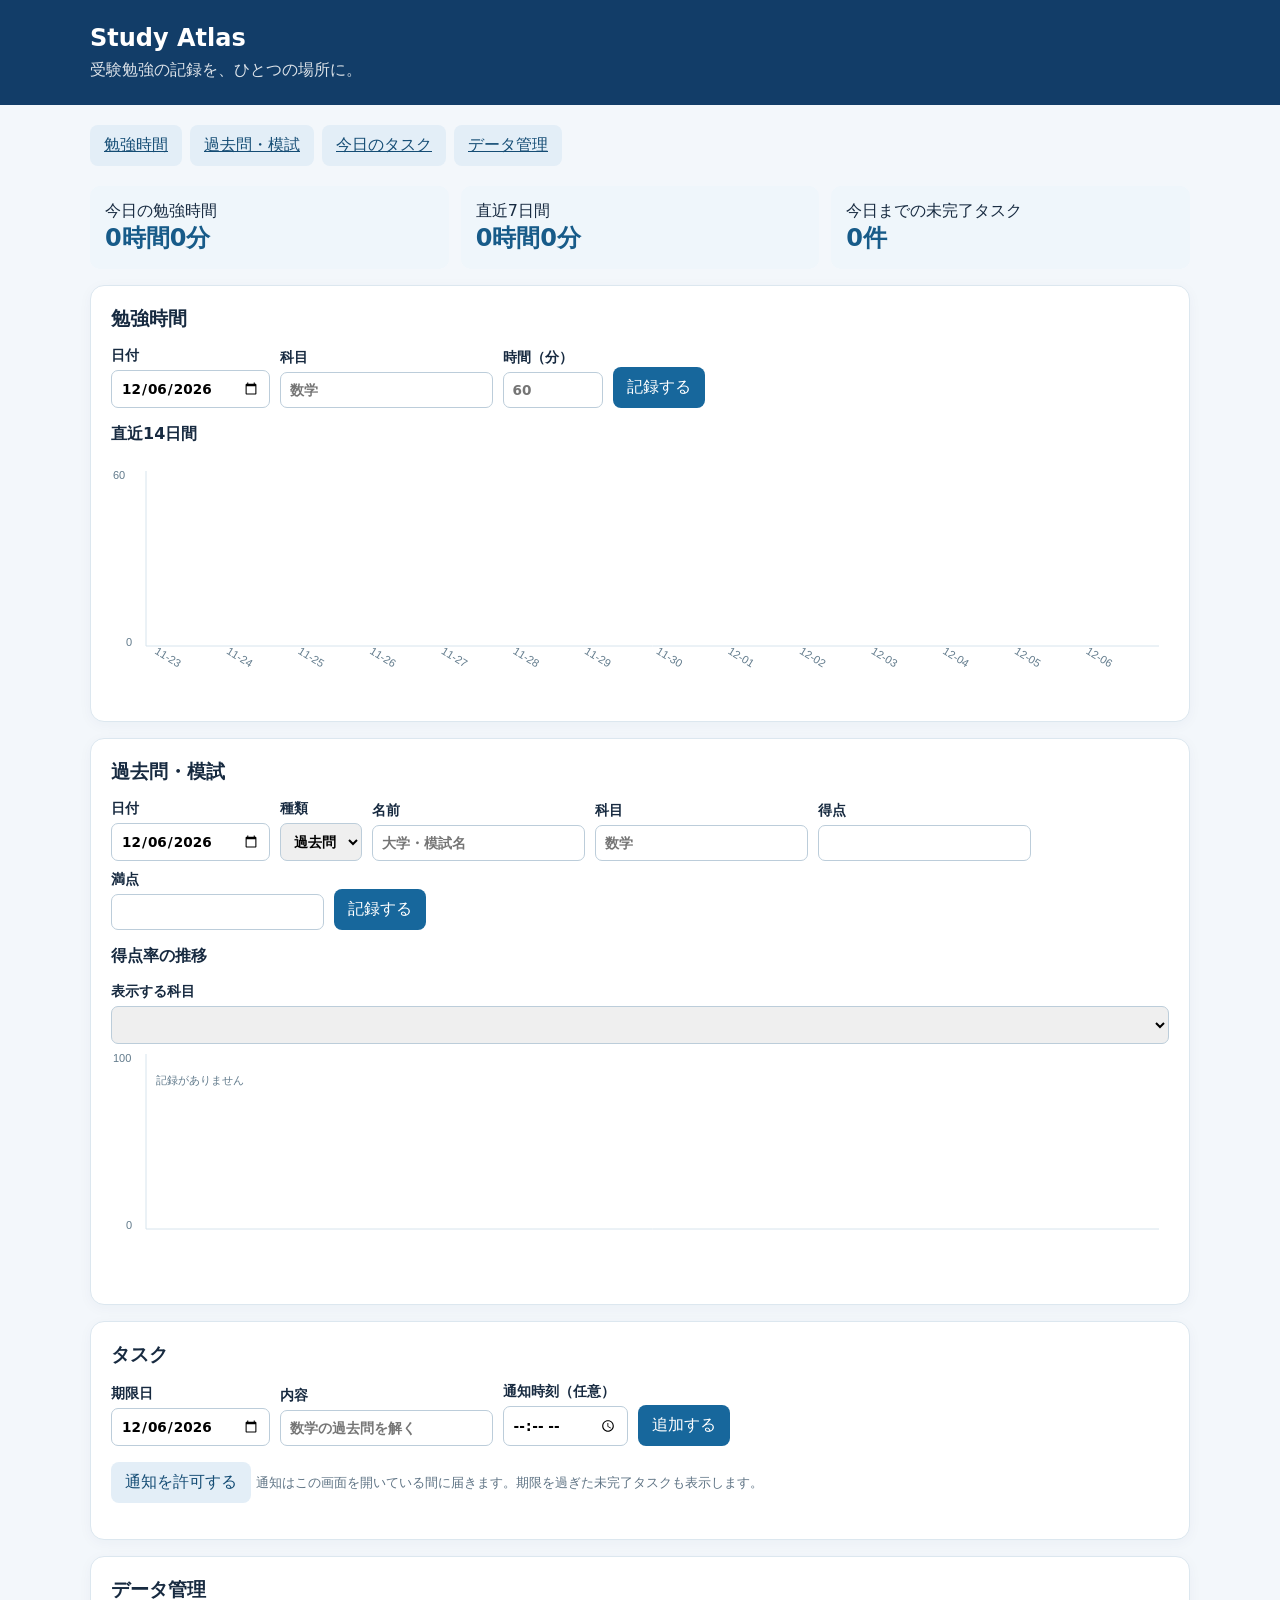
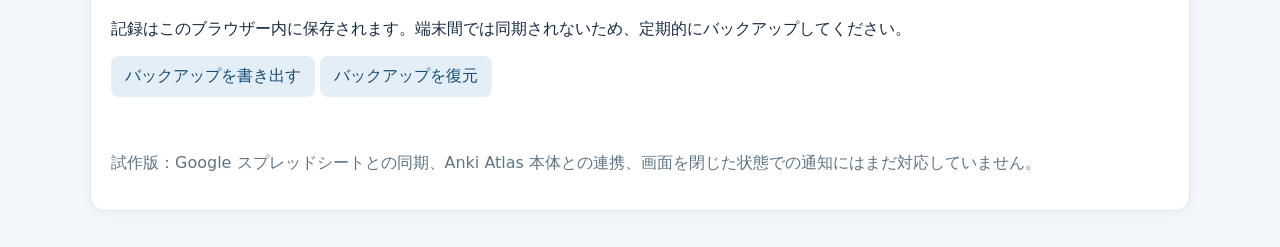
==== prototype/study-atlas/index.html @ 0787d976 "Add study management prototype" ====
<!doctype html>
<html lang="ja"><head><meta charset="utf-8"><meta name="viewport" content="width=device-width,initial-scale=1">
<title>Study Atlas — 学習管理</title>
<style>
:root{font-family:system-ui,sans-serif;color:#172a40;background:#f3f7fb}body{margin:0}header{background:#123d68;color:white;padding:24px max(20px,calc((100% - 1100px)/2))}header h1{margin:0;font-size:1.5rem}header p{margin:8px 0 0;opacity:.85}main{max-width:1100px;margin:auto;padding:20px}nav{display:flex;gap:8px;flex-wrap:wrap;margin-bottom:20px}button,.button{background:#17679c;color:white;border:0;border-radius:8px;padding:10px 14px;cursor:pointer;font:inherit}button.secondary,.button{background:#e3eef7;color:#154d75}button.danger{background:#fff0ef;color:#a3322c}section{background:white;border:1px solid #dce7ef;border-radius:14px;padding:20px;margin:16px 0;box-shadow:0 3px 14px #173c5c0a}h2{margin:0 0 15px;font-size:1.2rem}h3{font-size:1rem}form{display:flex;gap:10px;flex-wrap:wrap;align-items:end}label{display:grid;gap:5px;font-size:.85rem;font-weight:600}input,select{box-sizing:border-box;padding:9px;border:1px solid #bccdda;border-radius:7px;font:inherit;max-width:100%}input[type=text]{min-width:180px}.grid{display:grid;grid-template-columns:repeat(auto-fit,minmax(230px,1fr));gap:12px}.metric{background:#eff6fb;padding:15px;border-radius:10px}.metric strong{display:block;font-size:1.5rem;color:#175b89}ul{padding:0;list-style:none}li{display:flex;align-items:center;gap:10px;border-top:1px solid #e9eff4;padding:10px 0;flex-wrap:wrap}li .grow{flex:1;min-width:150px}.muted,small{color:#5f7485}canvas{width:100%;height:220px}details{margin-top:16px}a{color:#17679c}.status{min-height:1.5em;color:#215f82} .done{text-decoration:line-through;color:#718393}
</style></head><body><header><h1>Study Atlas</h1><p>受験勉強の記録を、ひとつの場所に。</p></header>
<main><nav><a class="button" href="#study">勉強時間</a><a class="button" href="#scores">過去問・模試</a><a class="button" href="#tasks">今日のタスク</a><a class="button" href="#data">データ管理</a></nav>
<div class="grid"><div class="metric">今日の勉強時間<strong id="today">0分</strong></div><div class="metric">直近7日間<strong id="week">0分</strong></div><div class="metric">今日までの未完了タスク<strong id="pending">0件</strong></div></div>
<section id="study"><h2>勉強時間</h2><form id="studyForm"><label>日付<input name="date" type="date" required></label><label>科目<input name="subject" type="text" required maxlength="80" placeholder="数学"></label><label>時間（分）<input name="minutes" type="number" min="1" max="1440" required placeholder="60"></label><button>記録する</button></form><h3>直近14日間</h3><canvas id="studyChart" aria-label="直近14日間の勉強時間"></canvas><ul id="studyList"></ul></section>
<section id="scores"><h2>過去問・模試</h2><form id="scoreForm"><label>日付<input name="date" type="date" required></label><label>種類<select name="kind"><option>過去問</option><option>模試</option></select></label><label>名前<input name="name" type="text" required maxlength="100" placeholder="大学・模試名"></label><label>科目<input name="subject" type="text" required maxlength="80" placeholder="数学"></label><label>得点<input name="score" type="number" min="0" step="any" required></label><label>満点<input name="max" type="number" min="0.01" step="any" required></label><button>記録する</button></form><h3>得点率の推移</h3><label>表示する科目<select id="scoreSubject"></select></label><canvas id="scoreChart" aria-label="得点率の推移"></canvas><ul id="scoreList"></ul></section>
<section id="tasks"><h2>タスク</h2><form id="taskForm"><label>期限日<input name="date" type="date" required></label><label>内容<input name="title" type="text" maxlength="160" required placeholder="数学の過去問を解く"></label><label>通知時刻（任意）<input name="time" type="time"></label><button>追加する</button></form><p><button id="notify" class="secondary" type="button">通知を許可する</button> <small>通知はこの画面を開いている間に届きます。期限を過ぎた未完了タスクも表示します。</small></p><ul id="taskList"></ul></section>
<section id="data"><h2>データ管理</h2><p>記録はこのブラウザー内に保存されます。端末間では同期されないため、定期的にバックアップしてください。</p><button id="export" class="secondary">バックアップを書き出す</button> <label class="button" style="display:inline-block">バックアップを復元<input id="import" type="file" accept="application/json" hidden></label><p class="status" id="status" role="status"></p><p class="muted">試作版：Google スプレッドシートとの同期、Anki Atlas 本体との連携、画面を閉じた状態での通知にはまだ対応していません。</p></section></main>
<script>
const KEY='study-atlas-prototype-v1';
const $=s=>document.querySelector(s);
const localDate=(d=new Date())=>[d.getFullYear(),String(d.getMonth()+1).padStart(2,'0'),String(d.getDate()).padStart(2,'0')].join('-');
const dateOffset=n=>{const d=new Date();d.setHours(12,0,0,0);d.setDate(d.getDate()+n);return localDate(d)};
let data={studies:[],scores:[],tasks:[]};
const valid=x=>x && ['studies','scores','tasks'].every(k=>Array.isArray(x[k])) && x.studies.every(x=>x&&typeof x.id==='string'&&typeof x.date==='string'&&typeof x.subject==='string'&&Number.isFinite(x.minutes)&&x.minutes>0) && x.scores.every(x=>x&&typeof x.id==='string'&&typeof x.date==='string'&&typeof x.name==='string'&&typeof x.subject==='string'&&Number.isFinite(x.score)&&Number.isFinite(x.max)&&x.max>0&&x.score>=0&&x.score<=x.max) && x.tasks.every(x=>x&&typeof x.id==='string'&&typeof x.date==='string'&&typeof x.title==='string'&&typeof x.done==='boolean');
try{const s=localStorage.getItem(KEY);if(s){const parsed=JSON.parse(s);if(valid(parsed))data=parsed;else throw Error()}}catch(e){$('#status').textContent='保存データを読み込めませんでした。バックアップを確認してください。'}
function save(){try{localStorage.setItem(KEY,JSON.stringify(data));render();return true}catch(e){$('#status').textContent='保存できませんでした。空き容量やブラウザーの設定を確認してください。';return false}}
const id=()=>crypto.randomUUID();
const el=(tag,text,cls)=>{const e=document.createElement(tag);e.textContent=text;if(cls)e.className=cls;return e};
function item(list,text,remove,done){const li=document.createElement('li');if(done){const c=document.createElement('input');c.type='checkbox';c.checked=done.value;c.setAttribute('aria-label','完了');c.onchange=()=>done.change(c.checked);li.append(c)}li.append(el('span',text,'grow'+(done?.value?' done':'')));const b=el('button','削除','danger');b.type='button';b.onclick=()=>{if(confirm('この記録を削除しますか？'))remove()};li.append(b);list.append(li)}
function duration(n){return Math.floor(n/60)+'時間'+n%60+'分'}
function chart(canvas,labels,values,max){const w=canvas.clientWidth||600,h=220,ratio=devicePixelRatio||1;canvas.width=w*ratio;canvas.height=h*ratio;const c=canvas.getContext('2d');c.scale(ratio,ratio);c.clearRect(0,0,w,h);c.strokeStyle='#d7e4ed';c.beginPath();c.moveTo(35,10);c.lineTo(35,h-35);c.lineTo(w-10,h-35);c.stroke();c.fillStyle='#627b8c';c.font='11px sans-serif';c.fillText(String(max),2,18);c.fillText('0',15,h-35);if(!values.length){c.fillText('記録がありません',45,40);return}const step=(w-55)/values.length;values.forEach((v,i)=>{const x=40+i*step,bar=(h-55)*v/max;c.fillStyle='#428bb9';c.fillRect(x,h-35-bar,Math.max(2,step-5),bar);if(labels.length<=14){c.save();c.translate(x+3,h-28);c.rotate(.55);c.fillStyle='#627b8c';c.fillText(labels[i].slice(-5),0,0);c.restore()}})}
function render(){const today=localDate();$('#today').textContent=duration(data.studies.filter(x=>x.date===today).reduce((a,x)=>a+x.minutes,0));$('#week').textContent=duration(data.studies.filter(x=>x.date>=dateOffset(-6)&&x.date<=today).reduce((a,x)=>a+x.minutes,0));$('#pending').textContent=data.tasks.filter(x=>!x.done&&x.date<=today).length+'件';
const dates=Array.from({length:14},(_,i)=>dateOffset(i-13)),vals=dates.map(d=>data.studies.filter(x=>x.date===d).reduce((a,x)=>a+x.minutes,0));chart($('#studyChart'),dates,vals,Math.max(60,...vals));
const sl=$('#studyList');sl.replaceChildren();[...data.studies].sort((a,b)=>b.date.localeCompare(a.date)).slice(0,20).forEach(x=>item(sl,x.date+'　'+x.subject+'　'+duration(x.minutes),()=>{data.studies=data.studies.filter(y=>y.id!==x.id);save()}));
const sel=$('#scoreSubject'),prev=sel.value,subjects=[...new Set(data.scores.map(x=>x.subject))].sort();sel.replaceChildren();subjects.forEach(s=>{let o=el('option',s);o.value=s;sel.append(o)});if(subjects.includes(prev))sel.value=prev;const scores=data.scores.filter(x=>x.subject===sel.value).sort((a,b)=>a.date.localeCompare(b.date));chart($('#scoreChart'),scores.map(x=>x.date),scores.map(x=>x.score/x.max*100),100);
const sc=$('#scoreList');sc.replaceChildren();[...data.scores].sort((a,b)=>b.date.localeCompare(a.date)).slice(0,30).forEach(x=>item(sc,x.date+'　'+x.kind+'　'+x.name+'　'+x.subject+'　'+x.score+'/'+x.max+'（'+Math.round(x.score/x.max*100)+'%）',()=>{data.scores=data.scores.filter(y=>y.id!==x.id);save()}));
const tl=$('#taskList');tl.replaceChildren();[...data.tasks].sort((a,b)=>Number(a.done)-Number(b.done)||a.date.localeCompare(b.date)).forEach(x=>item(tl,x.date+(x.time?' '+x.time:'')+'　'+x.title+(!x.done&&x.date<today?'（期限超過）':''),()=>{data.tasks=data.tasks.filter(y=>y.id!==x.id);save()},{value:x.done,change:v=>{x.done=v;save()}}))}
document.querySelectorAll('input[type=date]').forEach(x=>x.value=localDate());
$('#studyForm').onsubmit=e=>{e.preventDefault();const f=new FormData(e.target),minutes=Number(f.get('minutes'));data.studies.push({id:id(),date:f.get('date'),subject:f.get('subject').trim(),minutes});save();e.target.elements.minutes.value=''};
$('#scoreForm').onsubmit=e=>{e.preventDefault();const f=new FormData(e.target),score=Number(f.get('score')),max=Number(f.get('max'));if(score>max){alert('得点は満点以下にしてください。');return}data.scores.push({id:id(),date:f.get('date'),kind:f.get('kind'),name:f.get('name').trim(),subject:f.get('subject').trim(),score,max});save()};
$('#taskForm').onsubmit=e=>{e.preventDefault();const f=new FormData(e.target);data.tasks.push({id:id(),date:f.get('date'),title:f.get('title').trim(),time:f.get('time'),done:false});save();e.target.elements.title.value=''};
$('#scoreSubject').onchange=render;
$('#notify').onclick=async()=>{if(!('Notification'in window)){alert('このブラウザーでは通知を利用できません。');return}const result=await Notification.requestPermission();$('#status').textContent=result==='granted'?'通知を許可しました。':'通知は許可されていません。'};
function reminders(){if(!('Notification'in window)||Notification.permission!=='granted')return;const now=new Date(),today=localDate(now),time=String(now.getHours()).padStart(2,'0')+':'+String(now.getMinutes()).padStart(2,'0');let changed=false;data.tasks.forEach(x=>{if(!x.done&&x.date===today&&x.time&&x.time<=time&&!x.notified){try{new Notification('Study Atlas', {body:x.title});x.notified=true;changed=true}catch(e){}}});if(changed)save()}
$('#export').onclick=()=>{const a=document.createElement('a');a.href=URL.createObjectURL(new Blob([JSON.stringify(data,null,2)],{type:'application/json'}));a.download='study-atlas-backup-'+localDate()+'.json';a.click();setTimeout(()=>URL.revokeObjectURL(a.href),1000)};
$('#import').onchange=async e=>{try{const file=e.target.files[0];if(!file)return;if(file.size>5000000)throw Error();const next=JSON.parse(await file.text());if(!valid(next))throw Error();if(confirm('現在の記録をバックアップの内容で置き換えますか？')){data=next;if(save())$('#status').textContent='バックアップを復元しました。'}}catch(err){$('#status').textContent='バックアップを読み込めませんでした。形式を確認してください。'}e.target.value=''};
render();reminders();setInterval(reminders,30000);window.addEventListener('resize',render);
</script></body></html>
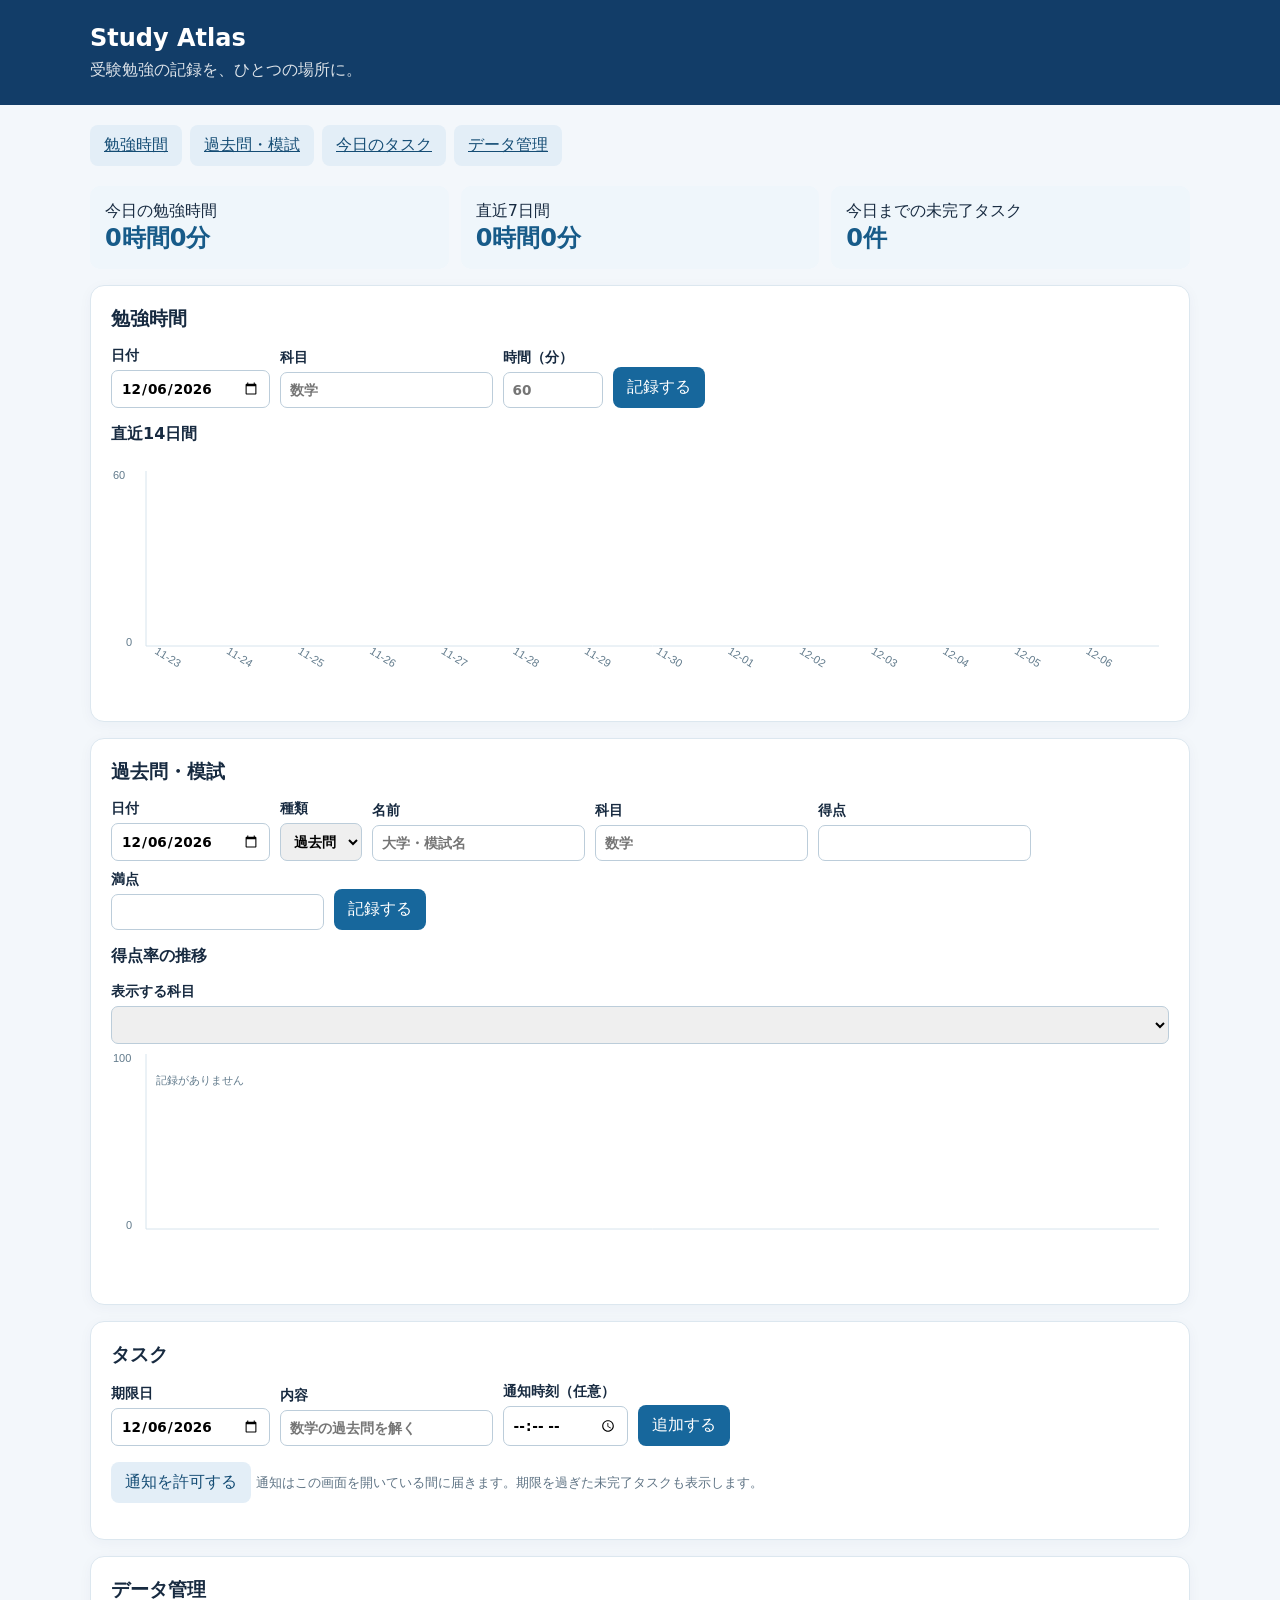
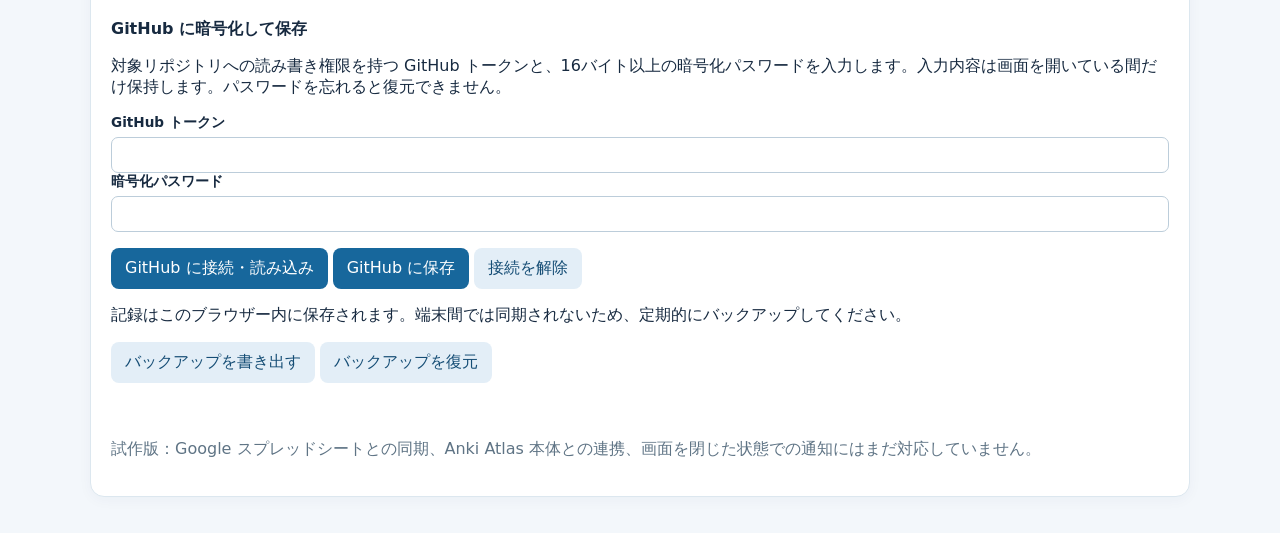
==== commit c5fc2b13: "Add encrypted GitHub controls to study prototype" ====
--- a/prototype/study-atlas/index.html
+++ b/prototype/study-atlas/index.html
@@ -9,7 +9,7 @@
 <section id="study"><h2>勉強時間</h2><form id="studyForm"><label>日付<input name="date" type="date" required></label><label>科目<input name="subject" type="text" required maxlength="80" placeholder="数学"></label><label>時間（分）<input name="minutes" type="number" min="1" max="1440" required placeholder="60"></label><button>記録する</button></form><h3>直近14日間</h3><canvas id="studyChart" aria-label="直近14日間の勉強時間"></canvas><ul id="studyList"></ul></section>
 <section id="scores"><h2>過去問・模試</h2><form id="scoreForm"><label>日付<input name="date" type="date" required></label><label>種類<select name="kind"><option>過去問</option><option>模試</option></select></label><label>名前<input name="name" type="text" required maxlength="100" placeholder="大学・模試名"></label><label>科目<input name="subject" type="text" required maxlength="80" placeholder="数学"></label><label>得点<input name="score" type="number" min="0" step="any" required></label><label>満点<input name="max" type="number" min="0.01" step="any" required></label><button>記録する</button></form><h3>得点率の推移</h3><label>表示する科目<select id="scoreSubject"></select></label><canvas id="scoreChart" aria-label="得点率の推移"></canvas><ul id="scoreList"></ul></section>
 <section id="tasks"><h2>タスク</h2><form id="taskForm"><label>期限日<input name="date" type="date" required></label><label>内容<input name="title" type="text" maxlength="160" required placeholder="数学の過去問を解く"></label><label>通知時刻（任意）<input name="time" type="time"></label><button>追加する</button></form><p><button id="notify" class="secondary" type="button">通知を許可する</button> <small>通知はこの画面を開いている間に届きます。期限を過ぎた未完了タスクも表示します。</small></p><ul id="taskList"></ul></section>
-<section id="data"><h2>データ管理</h2><p>記録はこのブラウザー内に保存されます。端末間では同期されないため、定期的にバックアップしてください。</p><button id="export" class="secondary">バックアップを書き出す</button> <label class="button" style="display:inline-block">バックアップを復元<input id="import" type="file" accept="application/json" hidden></label><p class="status" id="status" role="status"></p><p class="muted">試作版：Google スプレッドシートとの同期、Anki Atlas 本体との連携、画面を閉じた状態での通知にはまだ対応していません。</p></section></main>
+<section id="data"><h2>データ管理</h2><h3>GitHub に暗号化して保存</h3><p>対象リポジトリへの読み書き権限を持つ GitHub トークンと、16バイト以上の暗号化パスワードを入力します。入力内容は画面を開いている間だけ保持します。パスワードを忘れると復元できません。</p><label>GitHub トークン<input type="password" id="cloudToken" autocomplete="off"></label><label>暗号化パスワード<input type="password" id="cloudPassword" autocomplete="off"></label><p><button type="button" id="cloudConnect">GitHub に接続・読み込み</button> <button type="button" id="cloudSave">GitHub に保存</button> <button type="button" class="secondary" id="cloudDisconnect">接続を解除</button></p><p id="cloudStatus" role="status"></p><p>記録はこのブラウザー内に保存されます。端末間では同期されないため、定期的にバックアップしてください。</p><button id="export" class="secondary">バックアップを書き出す</button> <label class="button" style="display:inline-block">バックアップを復元<input id="import" type="file" accept="application/json" hidden></label><p class="status" id="status" role="status"></p><p class="muted">試作版：Google スプレッドシートとの同期、Anki Atlas 本体との連携、画面を閉じた状態での通知にはまだ対応していません。</p></section></main>
 <script>
 const KEY='study-atlas-prototype-v1';
 const $=s=>document.querySelector(s);
@@ -39,5 +39,6 @@
 function reminders(){if(!('Notification'in window)||Notification.permission!=='granted')return;const now=new Date(),today=localDate(now),time=String(now.getHours()).padStart(2,'0')+':'+String(now.getMinutes()).padStart(2,'0');let changed=false;data.tasks.forEach(x=>{if(!x.done&&x.date===today&&x.time&&x.time<=time&&!x.notified){try{new Notification('Study Atlas', {body:x.title});x.notified=true;changed=true}catch(e){}}});if(changed)save()}
 $('#export').onclick=()=>{const a=document.createElement('a');a.href=URL.createObjectURL(new Blob([JSON.stringify(data,null,2)],{type:'application/json'}));a.download='study-atlas-backup-'+localDate()+'.json';a.click();setTimeout(()=>URL.revokeObjectURL(a.href),1000)};
 $('#import').onchange=async e=>{try{const file=e.target.files[0];if(!file)return;if(file.size>5000000)throw Error();const next=JSON.parse(await file.text());if(!valid(next))throw Error();if(confirm('現在の記録をバックアップの内容で置き換えますか？')){data=next;if(save())$('#status').textContent='バックアップを復元しました。'}}catch(err){$('#status').textContent='バックアップを読み込めませんでした。形式を確認してください。'}e.target.value=''};
+window.studyBridge={get:()=>structuredClone(data),valid,replace:value=>{const previous=data;data=value;if(save())return true;data=previous;return false}};
 render();reminders();setInterval(reminders,30000);window.addEventListener('resize',render);
-</script></body></html>+</script><script type="module" src="./cloud-ui.mjs"></script></body></html>
